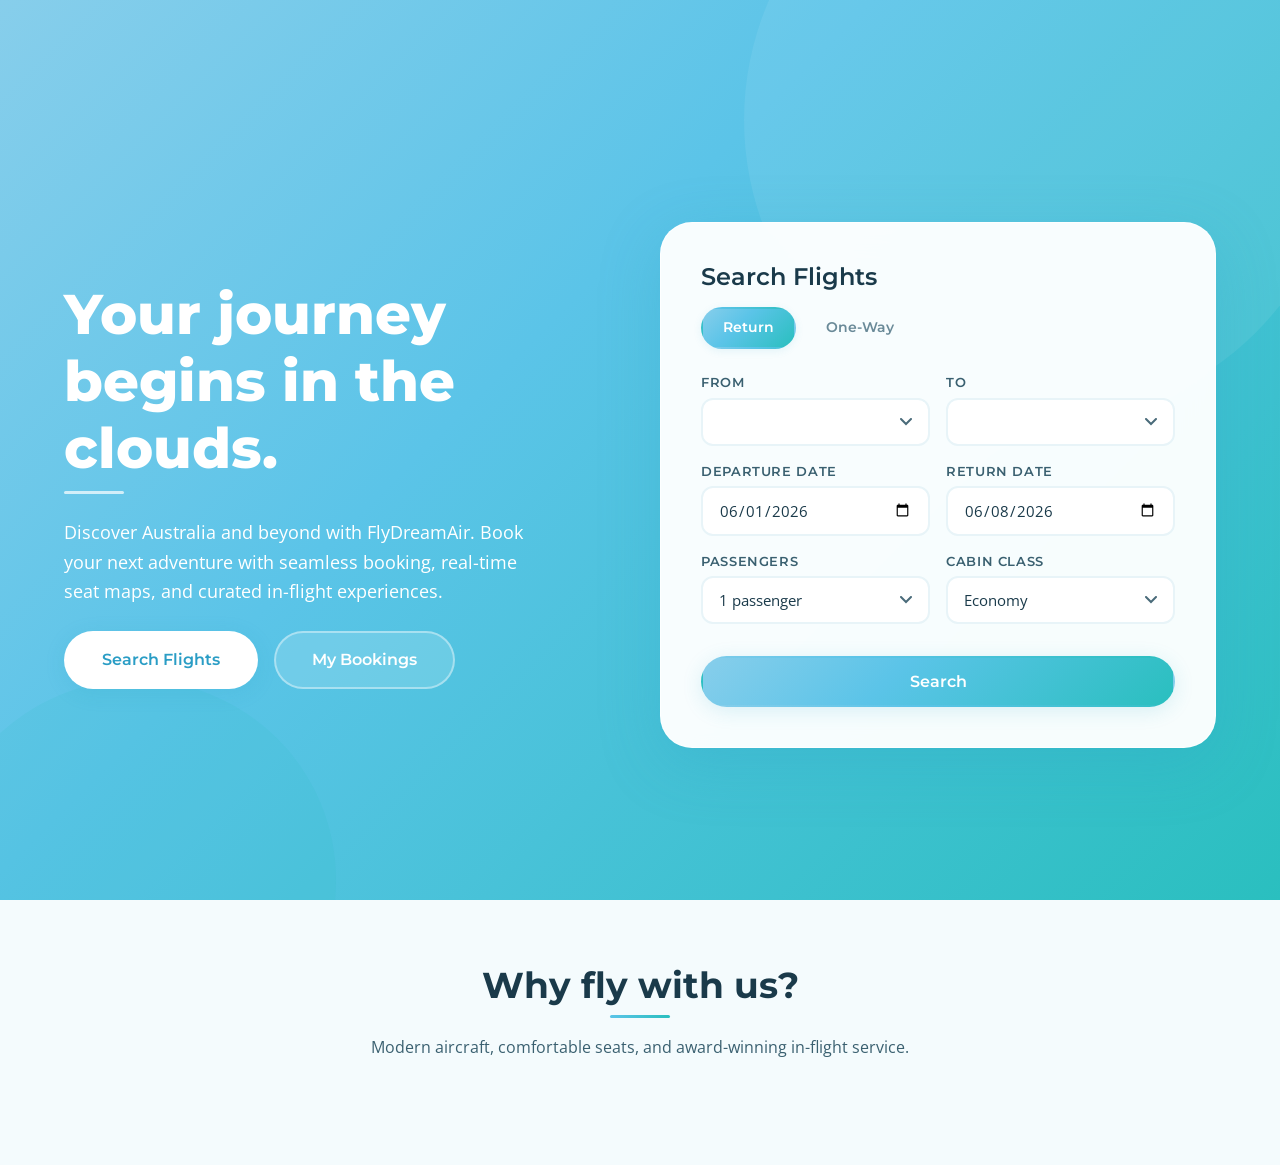
==== index.html @ 06650a51 "Home page with search box" ====
<!doctype html>
<html lang="en">
<head>
  <meta charset="UTF-8" />
  <meta name="viewport" content="width=device-width, initial-scale=1.0" />
  <title>FlyDreamAir — Book your next journey</title>
  <link rel="stylesheet" href="styles.css" />
</head>
<body>
  <div id="navbar-mount"></div>

  <main class="app-main">
    <section class="hero">
      <div class="container" style="position:relative;z-index:2;width:100%">
        <div class="grid-2" style="align-items:center;gap:var(--gap-xl)">
          <div class="animate-fade-up">
            <h1 class="text-white">Your journey<br/>begins in the clouds.</h1>
            <div class="divider-teal" style="background:rgba(255,255,255,0.7)"></div>
            <p class="text-white" style="font-size:1.1rem;max-width:460px">
              Discover Australia and beyond with FlyDreamAir. Book your next adventure
              with seamless booking, real-time seat maps, and curated in-flight experiences.
            </p>
            <div class="flex gap-md mt-lg">
              <a href="#search" class="btn btn-white btn-lg">Search Flights</a>
              <a href="reservations.html" class="btn btn-ghost btn-lg">My Bookings</a>
            </div>
          </div>

          <form id="search-form" class="search-box animate-fade-up delay-2">
            <h3 style="margin-bottom:var(--gap-md)">Search Flights</h3>
            <div class="search-tabs">
              <div class="search-tab active" data-trip="return" role="button">Return</div>
              <div class="search-tab" data-trip="oneway" role="button">One-Way</div>
            </div>

            <div class="form-row">
              <div class="form-group">
                <label class="form-label">From</label>
                <select class="form-control" id="from" required></select>
              </div>
              <div class="form-group">
                <label class="form-label">To</label>
                <select class="form-control" id="to" required></select>
              </div>
            </div>

            <div class="form-row">
              <div class="form-group">
                <label class="form-label">Departure date</label>
                <input class="form-control" type="date" id="departDate" value="2026-06-01" required />
              </div>
              <div class="form-group" id="returnDateGroup">
                <label class="form-label">Return date</label>
                <input class="form-control" type="date" id="returnDate" value="2026-06-08" />
              </div>
            </div>

            <div class="form-row">
              <div class="form-group">
                <label class="form-label">Passengers</label>
                <select class="form-control" id="passengers">
                  <option value="1">1 passenger</option>
                  <option value="2">2 passengers</option>
                  <option value="3">3 passengers</option>
                  <option value="4">4 passengers</option>
                  <option value="5">5 passengers</option>
                </select>
              </div>
              <div class="form-group">
                <label class="form-label">Cabin class</label>
                <select class="form-control" id="cabin">
                  <option>Economy</option>
                  <option>Business</option>
                  <option>First</option>
                </select>
              </div>
            </div>

            <button type="submit" class="btn btn-primary btn-full btn-lg" style="margin-top:var(--gap-md)">Search</button>
          </form>
        </div>
      </div>
    </section>

    <section class="section">
      <div class="container">
        <div class="text-center" style="margin-bottom:var(--gap-xl)">
          <h2>Why fly with us?</h2>
          <div class="divider-teal" style="margin:var(--gap-sm) auto var(--gap-md)"></div>
          <p style="max-width:600px;margin:0 auto">Modern aircraft, comfortable seats, and award-winning in-flight service.</p>
        </div>
        <div class="grid-3" id="features"></div>
      </div>
    </section>
  </main>

  <div id="footer-mount"></div>

  <script src="main.js"></script>
  <script>
    mountChrome('home');

    // Populate airport selects
    const fromSel = document.getElementById('from');
    const toSel   = document.getElementById('to');
    FDA.airports.forEach(a => {
      fromSel.insertAdjacentHTML('beforeend', `<option value="${a.code}">${a.code} — ${a.city}</option>`);
      toSel.insertAdjacentHTML('beforeend', `<option value="${a.code}">${a.code} — ${a.city}</option>`);
    });
    fromSel.value = 'SYD';
    toSel.value = 'MEL';

    // Trip type tabs
    let tripType = 'return';
    document.querySelectorAll('.search-tab').forEach(tab => {
      tab.addEventListener('click', () => {
        document.querySelectorAll('.search-tab').forEach(t => t.classList.remove('active'));
        tab.classList.add('active');
        tripType = tab.dataset.trip;
        document.getElementById('returnDateGroup').style.display = tripType === 'return' ? '' : 'none';
      });
    });

    // Feature cards
    const features = [
      { icon: '🌏', title: 'Global Network', desc: '120+ destinations across Australia, Asia, and beyond.' },
      { icon: '🛋️', title: 'Comfort First', desc: 'Pick the perfect seat with our interactive seat map.' },
      { icon: '🍽️', title: 'Tailored Add-ons', desc: 'Choose meals, drinks, and extras that match your style.' },
    ];
    document.getElementById('features').innerHTML = features.map(f => `
      <div class="card"><div class="card-body text-center">
        <div style="font-size:2.4rem">${f.icon}</div>
        <h3 style="margin-top:var(--gap-sm)">${f.title}</h3>
        <p>${f.desc}</p>
      </div></div>
    `).join('');

    // Submit
    document.getElementById('search-form').addEventListener('submit', e => {
      e.preventDefault();
      const from = fromSel.value, to = toSel.value;
      if (from === to) return showToast('Origin and destination must be different', 'warning');
      const passengers = parseInt(document.getElementById('passengers').value, 10);
      saveBooking({
        searchParams: {
          tripType, from, to,
          departDate: document.getElementById('departDate').value,
          returnDate: document.getElementById('returnDate').value,
          passengers,
          cabin: document.getElementById('cabin').value,
        },
        passengers: Array.from({ length: passengers }, (_, i) => ({ name: `Passenger ${i + 1}`, seat: null })),
        seats: [],
        services: {},
        selectedFlight: null,
      });
      window.location.href = 'search.html';
    });
  </script>
</body>
</html>
---- styles.css ----
/* ============================================================
   FlyDreamAir — Base Stylesheet
   Colour scheme: sky blue, white, teal accent
   ============================================================ */

/* ── Google Fonts ─────────────────────────────────────────── */
@import url('https://fonts.googleapis.com/css2?family=Montserrat:wght@400;500;600;700;800&family=Open+Sans:wght@300;400;500;600&display=swap');

/* ── CSS Variables ────────────────────────────────────────── */
:root {
  /* Colours */
  --sky-blue:       #5BC4E8;
  --sky-blue-light: #A8DFEF;
  --sky-blue-dark:  #2A9DC5;
  --teal:           #2ABFBF;
  --teal-dark:      #1E9999;
  --teal-light:     #80D9D9;
  --white:          #FFFFFF;
  --off-white:      #F4FBFD;
  --grey-light:     #E8F4F8;
  --grey-mid:       #B0CDD8;
  --grey-dark:      #4A6B7A;
  --text-dark:      #1A3A4A;
  --text-mid:       #3A6070;
  --text-light:     #6A8A98;
  --danger:         #E85B5B;
  --success:        #2ABF7A;
  --warning:        #F0B429;

  /* Gradients */
  --sky-gradient:   linear-gradient(135deg, #87CEEB 0%, #5BC4E8 40%, #2ABFBF 100%);
  --card-gradient:  linear-gradient(160deg, rgba(255,255,255,0.95) 0%, rgba(244,251,253,0.98) 100%);
  --nav-gradient:   linear-gradient(135deg, rgba(255,255,255,0.98) 0%, rgba(244,251,253,0.96) 100%);

  /* Typography */
  --font-display:   'Montserrat', sans-serif;
  --font-body:      'Open Sans', sans-serif;

  /* Spacing */
  --gap-xs:   4px;
  --gap-sm:   8px;
  --gap-md:   16px;
  --gap-lg:   24px;
  --gap-xl:   40px;
  --gap-xxl:  64px;

  /* Border radius */
  --radius-sm:   6px;
  --radius-md:   12px;
  --radius-lg:   20px;
  --radius-xl:   32px;
  --radius-full: 999px;

  /* Shadows */
  --shadow-sm:  0 2px 8px rgba(43, 160, 197, 0.10);
  --shadow-md:  0 4px 20px rgba(43, 160, 197, 0.15);
  --shadow-lg:  0 8px 40px rgba(43, 160, 197, 0.20);
  --shadow-xl:  0 16px 60px rgba(43, 160, 197, 0.25);

  /* Transitions */
  --transition-fast:   0.15s ease;
  --transition-normal: 0.25s ease;
  --transition-slow:   0.4s ease;

  /* Layout */
  --max-width:     1200px;
  --nav-height:    70px;
}

/* ── Reset & Base ─────────────────────────────────────────── */
*, *::before, *::after {
  box-sizing: border-box;
  margin: 0;
  padding: 0;
}

html {
  scroll-behavior: smooth;
  font-size: 16px;
}

body {
  font-family: var(--font-body);
  color: var(--text-dark);
  background-color: var(--off-white);
  line-height: 1.6;
  -webkit-font-smoothing: antialiased;
}

img {
  max-width: 100%;
  display: block;
}

a {
  text-decoration: none;
  color: inherit;
  transition: color var(--transition-fast);
}

ul, ol {
  list-style: none;
}

button {
  cursor: pointer;
  border: none;
  background: none;
  font-family: var(--font-body);
}

input, select, textarea {
  font-family: var(--font-body);
  font-size: 1rem;
}

/* ── Typography ───────────────────────────────────────────── */
h1, h2, h3, h4, h5, h6 {
  font-family: var(--font-display);
  line-height: 1.2;
  color: var(--text-dark);
}

h1 { font-size: clamp(2rem, 5vw, 3.5rem); font-weight: 800; }
h2 { font-size: clamp(1.5rem, 3vw, 2.25rem); font-weight: 700; }
h3 { font-size: clamp(1.2rem, 2vw, 1.5rem); font-weight: 600; }
h4 { font-size: 1.1rem; font-weight: 600; }
h5 { font-size: 1rem; font-weight: 600; }
h6 { font-size: 0.9rem; font-weight: 600; }

p {
  font-size: 1rem;
  color: var(--text-mid);
  line-height: 1.7;
}

.text-sm  { font-size: 0.875rem; }
.text-xs  { font-size: 0.75rem; }
.text-lg  { font-size: 1.125rem; }
.text-xl  { font-size: 1.25rem; }

.text-white  { color: var(--white); }
.text-teal   { color: var(--teal); }
.text-blue   { color: var(--sky-blue-dark); }
.text-light  { color: var(--text-light); }
.text-center { text-align: center; }
.text-bold   { font-weight: 700; }

/* ── Layout ───────────────────────────────────────────────── */
.container {
  max-width: var(--max-width);
  margin: 0 auto;
  padding: 0 var(--gap-lg);
}

.section {
  padding: var(--gap-xxl) 0;
}

.section-sm {
  padding: var(--gap-xl) 0;
}

.flex { display: flex; }
.flex-col { flex-direction: column; }
.flex-center { align-items: center; justify-content: center; }
.flex-between { justify-content: space-between; align-items: center; }
.flex-wrap { flex-wrap: wrap; }
.gap-sm { gap: var(--gap-sm); }
.gap-md { gap: var(--gap-md); }
.gap-lg { gap: var(--gap-lg); }

.grid-2 { display: grid; grid-template-columns: repeat(2, 1fr); gap: var(--gap-lg); }
.grid-3 { display: grid; grid-template-columns: repeat(3, 1fr); gap: var(--gap-lg); }
.grid-4 { display: grid; grid-template-columns: repeat(4, 1fr); gap: var(--gap-lg); }

/* ── Navigation ───────────────────────────────────────────── */
.navbar {
  position: fixed;
  top: 0;
  left: 0;
  right: 0;
  height: var(--nav-height);
  background: var(--nav-gradient);
  backdrop-filter: blur(12px);
  -webkit-backdrop-filter: blur(12px);
  border-bottom: 1px solid rgba(91, 196, 232, 0.15);
  box-shadow: var(--shadow-sm);
  z-index: 1000;
  display: flex;
  align-items: center;
}

.navbar .container {
  display: flex;
  align-items: center;
  justify-content: space-between;
  width: 100%;
}

.navbar-brand {
  display: flex;
  align-items: center;
  gap: var(--gap-sm);
  font-family: var(--font-display);
  font-weight: 800;
  font-size: 1.4rem;
  color: var(--text-dark);
}

.navbar-brand .brand-icon {
  width: 36px;
  height: 36px;
  background: var(--sky-gradient);
  border-radius: var(--radius-md);
  display: flex;
  align-items: center;
  justify-content: center;
  font-size: 1.1rem;
}

.navbar-brand span {
  color: var(--sky-blue-dark);
}

.navbar-nav {
  display: flex;
  align-items: center;
  gap: var(--gap-lg);
}

.nav-link {
  font-family: var(--font-display);
  font-weight: 500;
  font-size: 0.9rem;
  color: var(--text-mid);
  padding: var(--gap-xs) var(--gap-sm);
  border-radius: var(--radius-sm);
  transition: all var(--transition-fast);
  position: relative;
}

.nav-link::after {
  content: '';
  position: absolute;
  bottom: -2px;
  left: 50%;
  transform: translateX(-50%);
  width: 0;
  height: 2px;
  background: var(--teal);
  border-radius: var(--radius-full);
  transition: width var(--transition-normal);
}

.nav-link:hover {
  color: var(--sky-blue-dark);
}

.nav-link:hover::after,
.nav-link.active::after {
  width: 80%;
}

.nav-link.active {
  color: var(--sky-blue-dark);
  font-weight: 600;
}

.navbar-actions {
  display: flex;
  align-items: center;
  gap: var(--gap-md);
}

/* ── Buttons ──────────────────────────────────────────────── */
.btn {
  display: inline-flex;
  align-items: center;
  justify-content: center;
  gap: var(--gap-sm);
  padding: 10px 24px;
  border-radius: var(--radius-full);
  font-family: var(--font-display);
  font-weight: 600;
  font-size: 0.9rem;
  transition: all var(--transition-normal);
  cursor: pointer;
  border: 2px solid transparent;
  white-space: nowrap;
}

.btn-primary {
  background: var(--sky-gradient);
  color: var(--white);
  box-shadow: var(--shadow-md);
}

.btn-primary:hover {
  transform: translateY(-2px);
  box-shadow: var(--shadow-lg);
  filter: brightness(1.05);
}

.btn-primary:active {
  transform: translateY(0);
  box-shadow: var(--shadow-sm);
}

.btn-secondary {
  background: transparent;
  color: var(--sky-blue-dark);
  border-color: var(--sky-blue-dark);
}

.btn-secondary:hover {
  background: var(--grey-light);
  transform: translateY(-1px);
}

.btn-teal {
  background: linear-gradient(135deg, var(--teal) 0%, var(--teal-dark) 100%);
  color: var(--white);
  box-shadow: 0 4px 15px rgba(42, 191, 191, 0.3);
}

.btn-teal:hover {
  transform: translateY(-2px);
  box-shadow: 0 6px 20px rgba(42, 191, 191, 0.4);
}

.btn-white {
  background: var(--white);
  color: var(--sky-blue-dark);
  box-shadow: var(--shadow-md);
}

.btn-white:hover {
  transform: translateY(-2px);
  box-shadow: var(--shadow-lg);
}

.btn-ghost {
  background: rgba(255,255,255,0.15);
  color: var(--white);
  border-color: rgba(255,255,255,0.4);
  backdrop-filter: blur(8px);
}

.btn-ghost:hover {
  background: rgba(255,255,255,0.25);
  border-color: rgba(255,255,255,0.6);
}

.btn-sm {
  padding: 7px 16px;
  font-size: 0.8rem;
}

.btn-lg {
  padding: 14px 36px;
  font-size: 1rem;
}

.btn-full {
  width: 100%;
}

.btn:disabled {
  opacity: 0.5;
  cursor: not-allowed;
  transform: none !important;
}

/* ── Cards ────────────────────────────────────────────────── */
.card {
  background: var(--card-gradient);
  border-radius: var(--radius-lg);
  box-shadow: var(--shadow-md);
  border: 1px solid rgba(91, 196, 232, 0.12);
  overflow: hidden;
  transition: all var(--transition-normal);
}

.card:hover {
  box-shadow: var(--shadow-lg);
  transform: translateY(-3px);
}

.card-body {
  padding: var(--gap-lg);
}

.card-header {
  padding: var(--gap-md) var(--gap-lg);
  background: linear-gradient(135deg, var(--sky-blue) 0%, var(--teal) 100%);
  color: var(--white);
}

.card-header h3, .card-header h4 {
  color: var(--white);
}

.card-footer {
  padding: var(--gap-md) var(--gap-lg);
  background: var(--grey-light);
  border-top: 1px solid rgba(91, 196, 232, 0.1);
}

/* ── Forms ────────────────────────────────────────────────── */
.form-group {
  display: flex;
  flex-direction: column;
  gap: var(--gap-xs);
  margin-bottom: var(--gap-md);
}

.form-label {
  font-family: var(--font-display);
  font-weight: 600;
  font-size: 0.8rem;
  color: var(--text-mid);
  text-transform: uppercase;
  letter-spacing: 0.05em;
}

.form-control {
  width: 100%;
  padding: 12px 16px;
  border: 2px solid var(--grey-light);
  border-radius: var(--radius-md);
  font-size: 0.95rem;
  color: var(--text-dark);
  background: var(--white);
  transition: all var(--transition-fast);
  outline: none;
}

.form-control:focus {
  border-color: var(--sky-blue);
  box-shadow: 0 0 0 3px rgba(91, 196, 232, 0.15);
}

.form-control:hover {
  border-color: var(--sky-blue-light);
}

.form-control::placeholder {
  color: var(--grey-mid);
}

select.form-control {
  appearance: none;
  background-image: url("data:image/svg+xml,%3Csvg xmlns='http://www.w3.org/2000/svg' width='12' height='8' viewBox='0 0 12 8'%3E%3Cpath d='M1 1l5 5 5-5' stroke='%234A6B7A' stroke-width='2' fill='none' stroke-linecap='round'/%3E%3C/svg%3E");
  background-repeat: no-repeat;
  background-position: right 16px center;
  padding-right: 40px;
}

.form-row {
  display: grid;
  grid-template-columns: repeat(auto-fit, minmax(200px, 1fr));
  gap: var(--gap-md);
}

.form-hint {
  font-size: 0.8rem;
  color: var(--text-light);
  margin-top: 2px;
}

.form-error {
  font-size: 0.8rem;
  color: var(--danger);
  margin-top: 2px;
}

/* ── Search Box (hero) ────────────────────────────────────── */
.search-box {
  background: rgba(255, 255, 255, 0.96);
  backdrop-filter: blur(16px);
  border-radius: var(--radius-xl);
  padding: var(--gap-xl);
  box-shadow: var(--shadow-xl);
  border: 1px solid rgba(255, 255, 255, 0.8);
}

.search-tabs {
  display: flex;
  gap: var(--gap-sm);
  margin-bottom: var(--gap-lg);
}

.search-tab {
  padding: 8px 20px;
  border-radius: var(--radius-full);
  font-family: var(--font-display);
  font-weight: 600;
  font-size: 0.85rem;
  color: var(--text-light);
  cursor: pointer;
  transition: all var(--transition-fast);
  border: 2px solid transparent;
}

.search-tab.active,
.search-tab:hover {
  background: var(--sky-gradient);
  color: var(--white);
  box-shadow: var(--shadow-sm);
}

/* ── Badges ───────────────────────────────────────────────── */
.badge {
  display: inline-flex;
  align-items: center;
  padding: 3px 10px;
  border-radius: var(--radius-full);
  font-size: 0.75rem;
  font-weight: 600;
  font-family: var(--font-display);
}

.badge-blue  { background: rgba(91, 196, 232, 0.15); color: var(--sky-blue-dark); }
.badge-teal  { background: rgba(42, 191, 191, 0.15); color: var(--teal-dark); }
.badge-green { background: rgba(42, 191, 122, 0.15); color: var(--success); }
.badge-red   { background: rgba(232, 91, 91, 0.15);  color: var(--danger); }
.badge-grey  { background: var(--grey-light);         color: var(--text-mid); }

/* ── Page header ──────────────────────────────────────────── */
.page-header {
  background: var(--sky-gradient);
  padding: calc(var(--nav-height) + var(--gap-xl)) 0 var(--gap-xl);
  position: relative;
  overflow: hidden;
}

.page-header::before {
  content: '';
  position: absolute;
  top: -50%;
  right: -10%;
  width: 500px;
  height: 500px;
  background: rgba(255,255,255,0.06);
  border-radius: 50%;
  pointer-events: none;
}

.page-header h1 {
  color: var(--white);
}

.page-header p {
  color: rgba(255,255,255,0.85);
}

/* ── Hero ─────────────────────────────────────────────────── */
.hero {
  min-height: 100vh;
  background: var(--sky-gradient);
  display: flex;
  align-items: center;
  position: relative;
  overflow: hidden;
  padding-top: var(--nav-height);
}

.hero::before {
  content: '';
  position: absolute;
  top: -20%;
  right: -5%;
  width: 600px;
  height: 600px;
  background: rgba(255,255,255,0.07);
  border-radius: 50%;
  pointer-events: none;
}

.hero::after {
  content: '';
  position: absolute;
  bottom: -20%;
  left: -5%;
  width: 400px;
  height: 400px;
  background: rgba(42, 191, 191, 0.12);
  border-radius: 50%;
  pointer-events: none;
}

/* ── Steps / Progress ─────────────────────────────────────── */
.steps {
  display: flex;
  align-items: center;
  gap: 0;
  margin-bottom: var(--gap-xl);
}

.step {
  display: flex;
  align-items: center;
  gap: var(--gap-sm);
  flex: 1;
}

.step-num {
  width: 36px;
  height: 36px;
  border-radius: 50%;
  background: var(--grey-light);
  color: var(--text-light);
  font-family: var(--font-display);
  font-weight: 700;
  font-size: 0.9rem;
  display: flex;
  align-items: center;
  justify-content: center;
  flex-shrink: 0;
  transition: all var(--transition-normal);
}

.step.active .step-num {
  background: var(--sky-gradient);
  color: var(--white);
  box-shadow: var(--shadow-sm);
}

.step.done .step-num {
  background: var(--success);
  color: var(--white);
}

.step-label {
  font-family: var(--font-display);
  font-size: 0.8rem;
  font-weight: 600;
  color: var(--text-light);
}

.step.active .step-label {
  color: var(--sky-blue-dark);
}

.step-line {
  flex: 1;
  height: 2px;
  background: var(--grey-light);
  margin: 0 var(--gap-sm);
}

.step-line.done {
  background: var(--success);
}

/* ── Tables ───────────────────────────────────────────────── */
.table-wrapper {
  overflow-x: auto;
  border-radius: var(--radius-lg);
  box-shadow: var(--shadow-md);
}

table {
  width: 100%;
  border-collapse: collapse;
  background: var(--white);
}

thead tr {
  background: linear-gradient(135deg, var(--sky-blue-dark) 0%, var(--teal) 100%);
}

thead th {
  padding: 14px 16px;
  text-align: left;
  font-family: var(--font-display);
  font-weight: 600;
  font-size: 0.85rem;
  color: var(--white);
  white-space: nowrap;
}

tbody tr {
  border-bottom: 1px solid var(--grey-light);
  transition: background var(--transition-fast);
}

tbody tr:hover {
  background: rgba(91, 196, 232, 0.05);
}

tbody td {
  padding: 14px 16px;
  font-size: 0.9rem;
  color: var(--text-mid);
}

/* ── Alerts ───────────────────────────────────────────────── */
.alert {
  padding: var(--gap-md) var(--gap-lg);
  border-radius: var(--radius-md);
  font-size: 0.9rem;
  display: flex;
  align-items: flex-start;
  gap: var(--gap-sm);
  margin-bottom: var(--gap-md);
}

.alert-info    { background: rgba(91, 196, 232, 0.12);  border-left: 4px solid var(--sky-blue);  color: var(--sky-blue-dark); }
.alert-success { background: rgba(42, 191, 122, 0.12);  border-left: 4px solid var(--success);   color: #1A7A50; }
.alert-warning { background: rgba(240, 180, 41, 0.12);  border-left: 4px solid var(--warning);   color: #8A6000; }
.alert-danger  { background: rgba(232, 91, 91, 0.12);   border-left: 4px solid var(--danger);    color: #8A2020; }

/* ── Dividers ─────────────────────────────────────────────── */
.divider {
  width: 100%;
  height: 1px;
  background: var(--grey-light);
  margin: var(--gap-lg) 0;
}

.divider-teal {
  height: 3px;
  background: linear-gradient(90deg, var(--sky-blue) 0%, var(--teal) 100%);
  border-radius: var(--radius-full);
  width: 60px;
  margin: var(--gap-sm) 0 var(--gap-lg);
}

/* ── Loading spinner ──────────────────────────────────────── */
.spinner {
  width: 40px;
  height: 40px;
  border: 3px solid var(--grey-light);
  border-top-color: var(--sky-blue);
  border-radius: 50%;
  animation: spin 0.8s linear infinite;
}

@keyframes spin {
  to { transform: rotate(360deg); }
}

/* ── Utility ──────────────────────────────────────────────── */
.mt-sm { margin-top: var(--gap-sm); }
.mt-md { margin-top: var(--gap-md); }
.mt-lg { margin-top: var(--gap-lg); }
.mt-xl { margin-top: var(--gap-xl); }
.mb-sm { margin-bottom: var(--gap-sm); }
.mb-md { margin-bottom: var(--gap-md); }
.mb-lg { margin-bottom: var(--gap-lg); }
.mb-xl { margin-bottom: var(--gap-xl); }
.pt-nav { padding-top: var(--nav-height); }
.hidden { display: none !important; }
.sr-only { position: absolute; width: 1px; height: 1px; overflow: hidden; clip: rect(0,0,0,0); }

/* ── Animations ───────────────────────────────────────────── */
@keyframes fadeInUp {
  from { opacity: 0; transform: translateY(20px); }
  to   { opacity: 1; transform: translateY(0); }
}

@keyframes fadeIn {
  from { opacity: 0; }
  to   { opacity: 1; }
}

@keyframes slideInRight {
  from { opacity: 0; transform: translateX(30px); }
  to   { opacity: 1; transform: translateX(0); }
}

.animate-fade-up   { animation: fadeInUp 0.5s ease both; }
.animate-fade-in   { animation: fadeIn 0.4s ease both; }
.animate-slide-in  { animation: slideInRight 0.4s ease both; }

.delay-1 { animation-delay: 0.1s; }
.delay-2 { animation-delay: 0.2s; }
.delay-3 { animation-delay: 0.3s; }
.delay-4 { animation-delay: 0.4s; }

/* ── Footer ───────────────────────────────────────────────── */
.footer {
  background: var(--text-dark);
  color: rgba(255,255,255,0.7);
  padding: var(--gap-xl) 0 var(--gap-lg);
}

.footer h4 {
  color: var(--white);
  font-size: 1rem;
  margin-bottom: var(--gap-md);
}

.footer a {
  color: rgba(255,255,255,0.6);
  font-size: 0.9rem;
  display: block;
  margin-bottom: var(--gap-sm);
  transition: color var(--transition-fast);
}

.footer a:hover {
  color: var(--sky-blue-light);
}

.footer-bottom {
  border-top: 1px solid rgba(255,255,255,0.1);
  padding-top: var(--gap-lg);
  margin-top: var(--gap-lg);
  font-size: 0.85rem;
  text-align: center;
}

/* ── Responsive ───────────────────────────────────────────── */
@media (max-width: 768px) {
  .grid-2, .grid-3, .grid-4 {
    grid-template-columns: 1fr;
  }

  .navbar-nav {
    display: none;
  }

  .search-box {
    padding: var(--gap-lg);
  }

  .form-row {
    grid-template-columns: 1fr;
  }

  .steps {
    overflow-x: auto;
    padding-bottom: var(--gap-sm);
  }

  h1 { font-size: 2rem; }
  h2 { font-size: 1.5rem; }
}

@media (max-width: 480px) {
  .container {
    padding: 0 var(--gap-md);
  }

  .btn-lg {
    padding: 12px 24px;
    font-size: 0.9rem;
  }
}
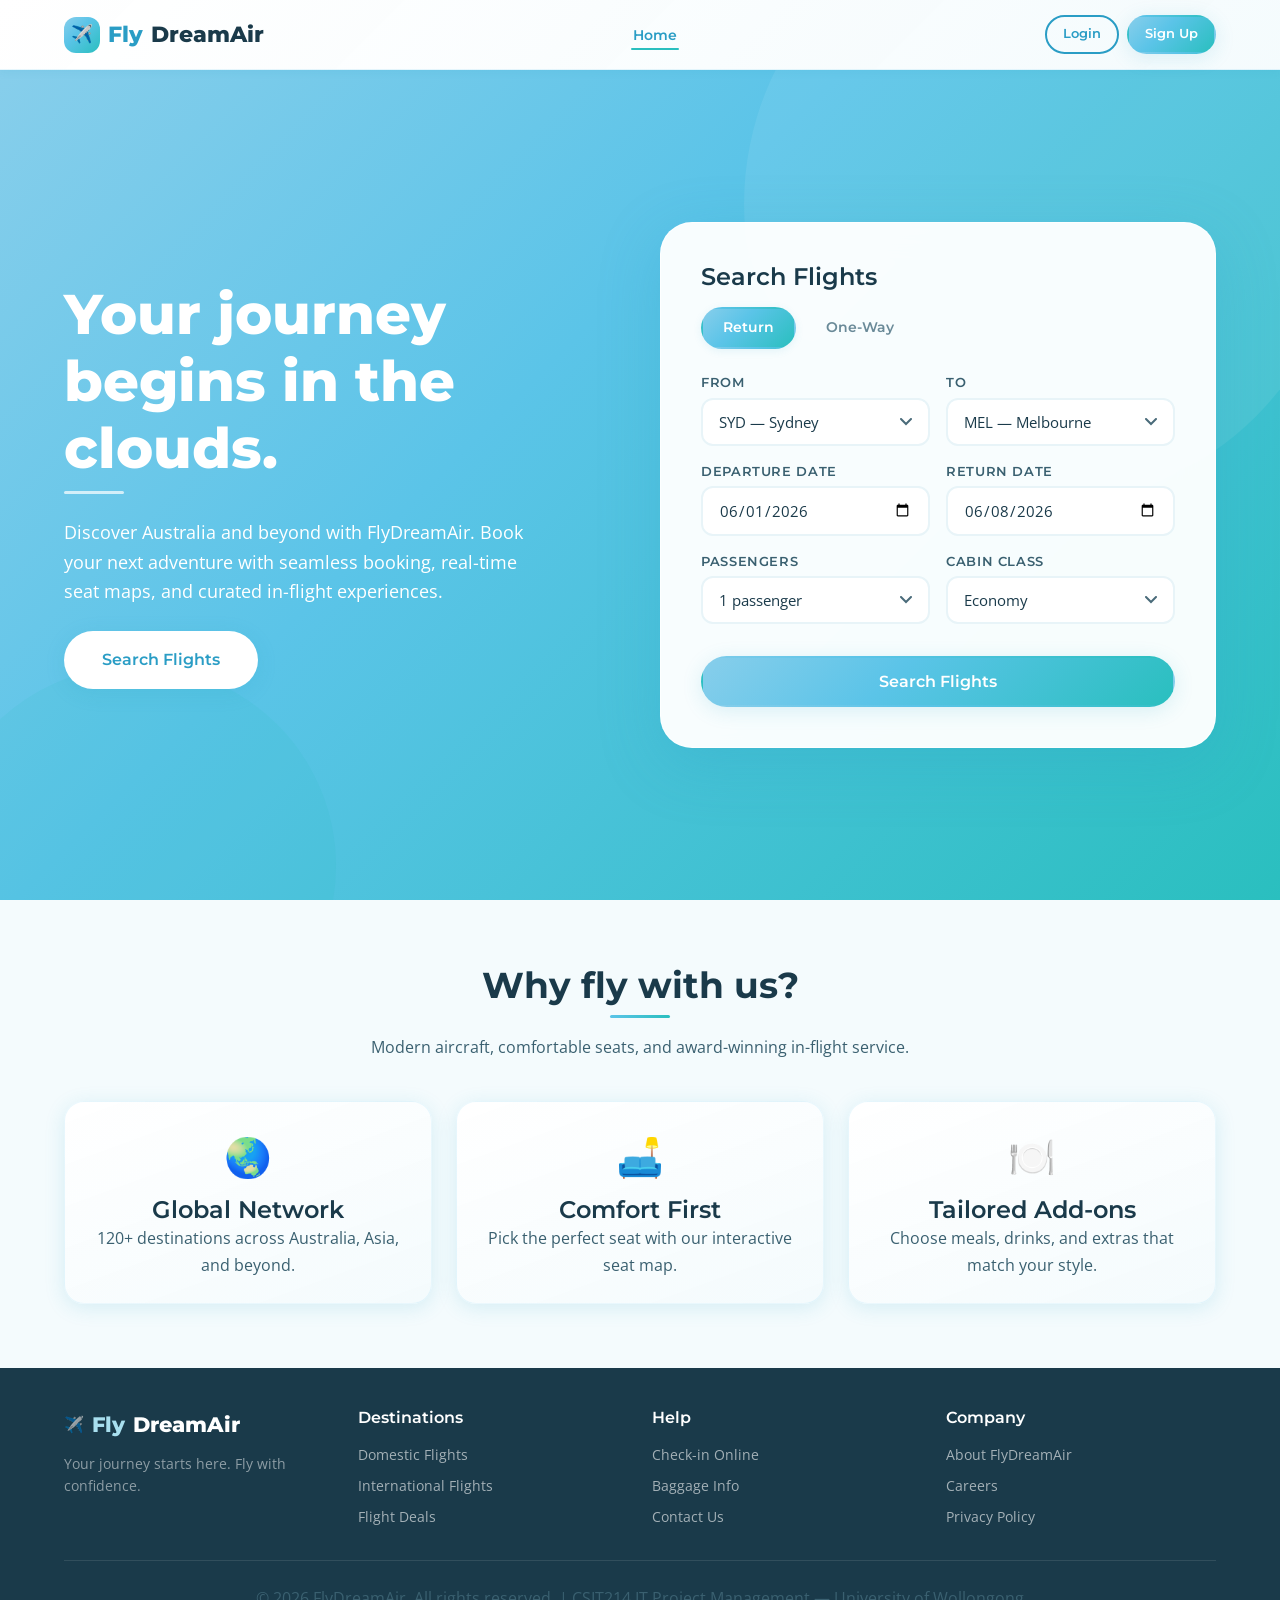
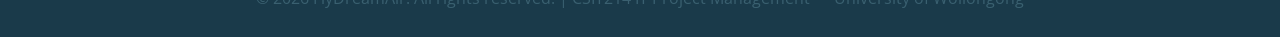
==== commit 9c611212: "Update index.html with next version" ====
--- a/index.html
+++ b/index.html
@@ -13,6 +13,7 @@
     <section class="hero">
       <div class="container" style="position:relative;z-index:2;width:100%">
         <div class="grid-2" style="align-items:center;gap:var(--gap-xl)">
+
           <div class="animate-fade-up">
             <h1 class="text-white">Your journey<br/>begins in the clouds.</h1>
             <div class="divider-teal" style="background:rgba(255,255,255,0.7)"></div>
@@ -21,8 +22,8 @@
               with seamless booking, real-time seat maps, and curated in-flight experiences.
             </p>
             <div class="flex gap-md mt-lg">
-              <a href="#search" class="btn btn-white btn-lg">Search Flights</a>
-              <a href="reservations.html" class="btn btn-ghost btn-lg">My Bookings</a>
+              <a href="search.html" class="btn btn-white btn-lg">Search Flights</a>
+              <a href="reservations.html" class="btn btn-ghost btn-lg hidden" id="hero-bookings-btn">My Bookings</a>
             </div>
           </div>
 
@@ -76,8 +77,9 @@
               </div>
             </div>
 
-            <button type="submit" class="btn btn-primary btn-full btn-lg" style="margin-top:var(--gap-md)">Search</button>
+            <button type="submit" class="btn btn-primary btn-full btn-lg" style="margin-top:var(--gap-md)">Search Flights</button>
           </form>
+
         </div>
       </div>
     </section>
@@ -100,17 +102,23 @@
   <script>
     mountChrome('home');
 
-    // Populate airport selects
+    // Show My Bookings button only if logged in
+    if (getUser()) {
+      document.getElementById('hero-bookings-btn').classList.remove('hidden');
+    }
+
+    // Airport selects
     const fromSel = document.getElementById('from');
     const toSel   = document.getElementById('to');
     FDA.airports.forEach(a => {
-      fromSel.insertAdjacentHTML('beforeend', `<option value="${a.code}">${a.code} — ${a.city}</option>`);
-      toSel.insertAdjacentHTML('beforeend', `<option value="${a.code}">${a.code} — ${a.city}</option>`);
+      const opt = `<option value="${a.code}">${a.code} — ${a.city}</option>`;
+      fromSel.insertAdjacentHTML('beforeend', opt);
+      toSel.insertAdjacentHTML('beforeend', opt);
     });
     fromSel.value = 'SYD';
-    toSel.value = 'MEL';
+    toSel.value   = 'MEL';
 
-    // Trip type tabs
+    // Trip type toggle
     let tripType = 'return';
     document.querySelectorAll('.search-tab').forEach(tab => {
       tab.addEventListener('click', () => {
@@ -122,37 +130,57 @@
     });
 
     // Feature cards
-    const features = [
-      { icon: '🌏', title: 'Global Network', desc: '120+ destinations across Australia, Asia, and beyond.' },
-      { icon: '🛋️', title: 'Comfort First', desc: 'Pick the perfect seat with our interactive seat map.' },
+    document.getElementById('features').innerHTML = [
+      { icon: '🌏', title: 'Global Network',   desc: '120+ destinations across Australia, Asia, and beyond.' },
+      { icon: '🛋️', title: 'Comfort First',    desc: 'Pick the perfect seat with our interactive seat map.' },
       { icon: '🍽️', title: 'Tailored Add-ons', desc: 'Choose meals, drinks, and extras that match your style.' },
-    ];
-    document.getElementById('features').innerHTML = features.map(f => `
-      <div class="card"><div class="card-body text-center">
-        <div style="font-size:2.4rem">${f.icon}</div>
-        <h3 style="margin-top:var(--gap-sm)">${f.title}</h3>
-        <p>${f.desc}</p>
-      </div></div>
+    ].map(f => `
+      <div class="card animate-fade-up">
+        <div class="card-body text-center">
+          <div style="font-size:2.4rem">${f.icon}</div>
+          <h3 style="margin-top:var(--gap-sm)">${f.title}</h3>
+          <p>${f.desc}</p>
+        </div>
+      </div>
     `).join('');
 
-    // Submit
+    // Return date can't be before departure
+    const departDateEl = document.getElementById('departDate');
+    const returnDateEl = document.getElementById('returnDate');
+
+    // Set initial min
+    returnDateEl.min = departDateEl.value;
+
+    departDateEl.addEventListener('change', e => {
+      returnDateEl.min = e.target.value;
+      if (returnDateEl.value < e.target.value) returnDateEl.value = e.target.value;
+    });
+
+    returnDateEl.addEventListener('change', e => {
+      if (e.target.value < departDateEl.value) {
+        e.target.value = departDateEl.value;
+        showToast('Return date cannot be before departure date', 'warning');
+      }
+    });
+
+    // Form submit
     document.getElementById('search-form').addEventListener('submit', e => {
       e.preventDefault();
       const from = fromSel.value, to = toSel.value;
       if (from === to) return showToast('Origin and destination must be different', 'warning');
+      const departDate = departDateEl.value;
+      const returnDate = returnDateEl.value;
+      if (tripType === 'return' && returnDate < departDate) {
+        return showToast('Return date cannot be before departure date', 'warning');
+      }
       const passengers = parseInt(document.getElementById('passengers').value, 10);
       saveBooking({
         searchParams: {
-          tripType, from, to,
-          departDate: document.getElementById('departDate').value,
-          returnDate: document.getElementById('returnDate').value,
-          passengers,
+          tripType, from, to, departDate, returnDate, passengers,
           cabin: document.getElementById('cabin').value,
         },
-        passengers: Array.from({ length: passengers }, (_, i) => ({ name: `Passenger ${i + 1}`, seat: null })),
-        seats: [],
-        services: {},
-        selectedFlight: null,
+        passengers: Array.from({ length: passengers }, (_, i) => ({ name: `Passenger ${i+1}`, seat: null })),
+        seats: [], services: {}, selectedFlight: null,
       });
       window.location.href = 'search.html';
     });
